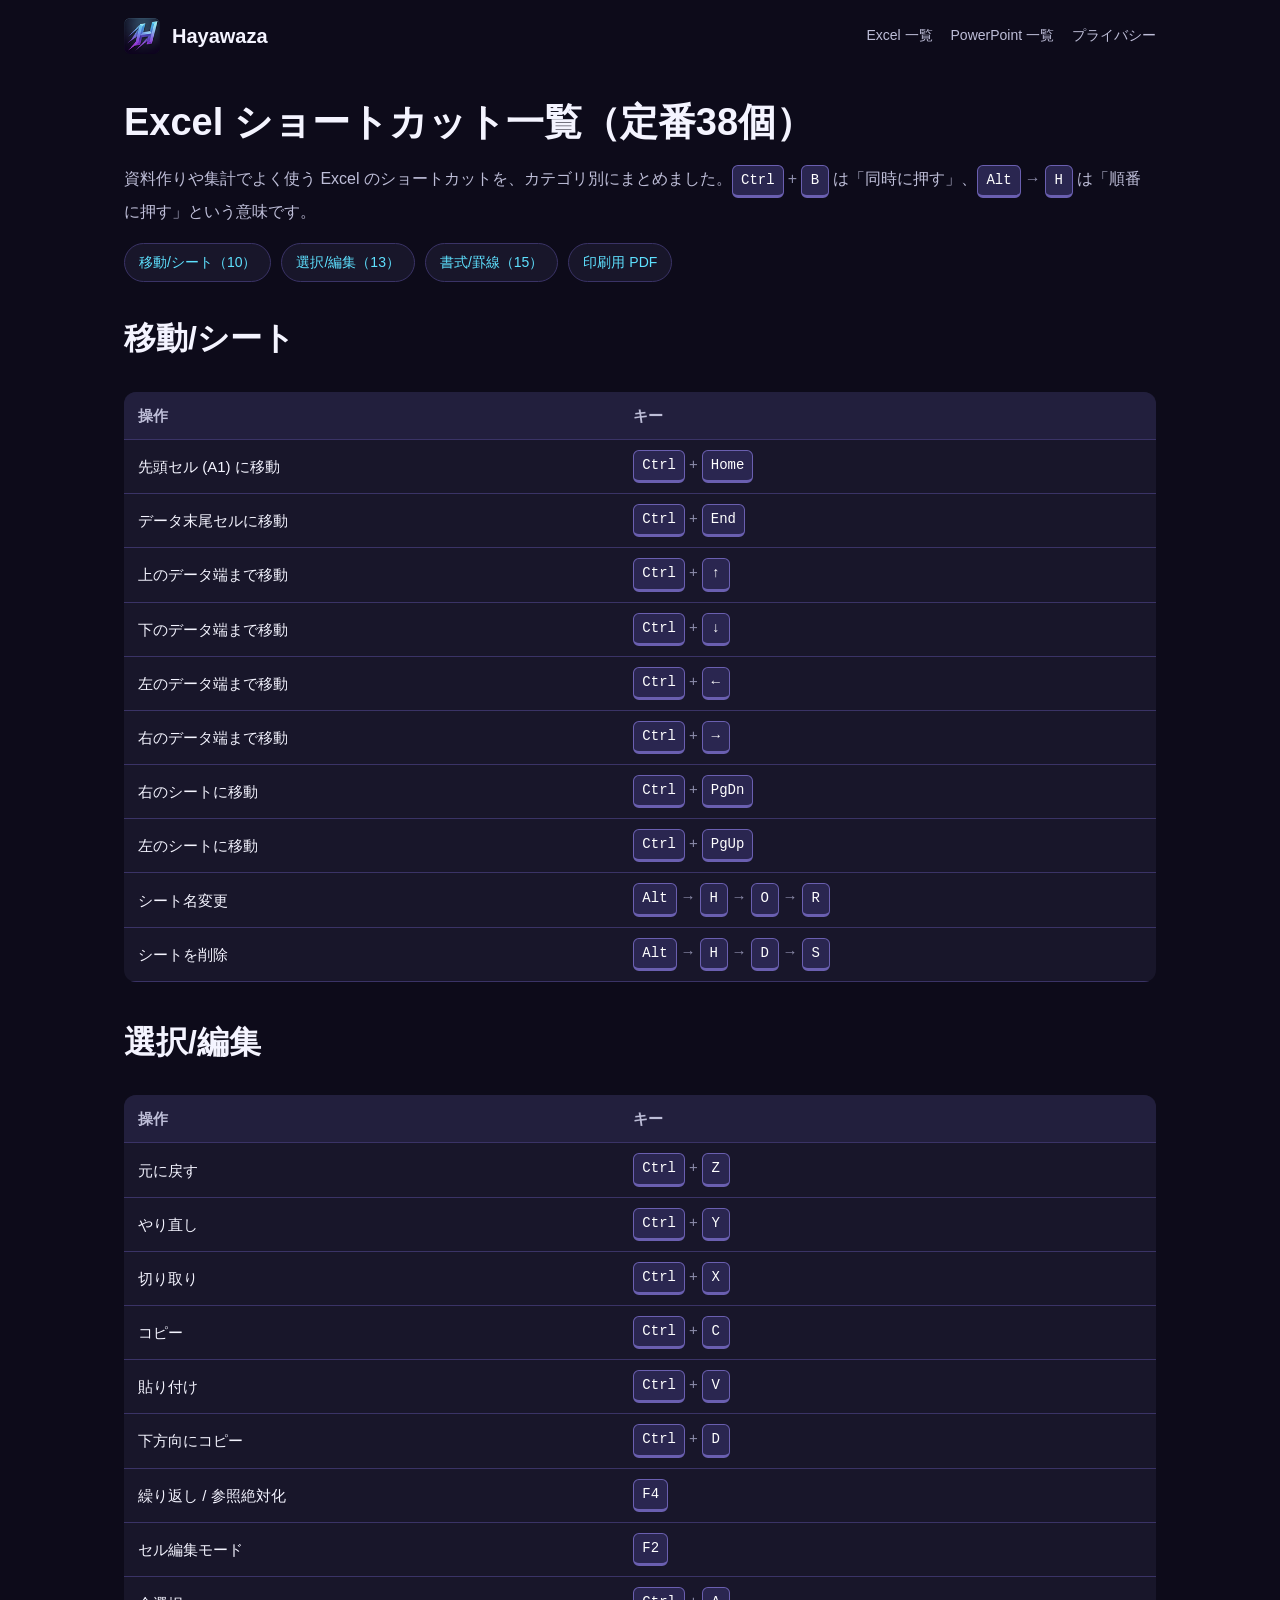
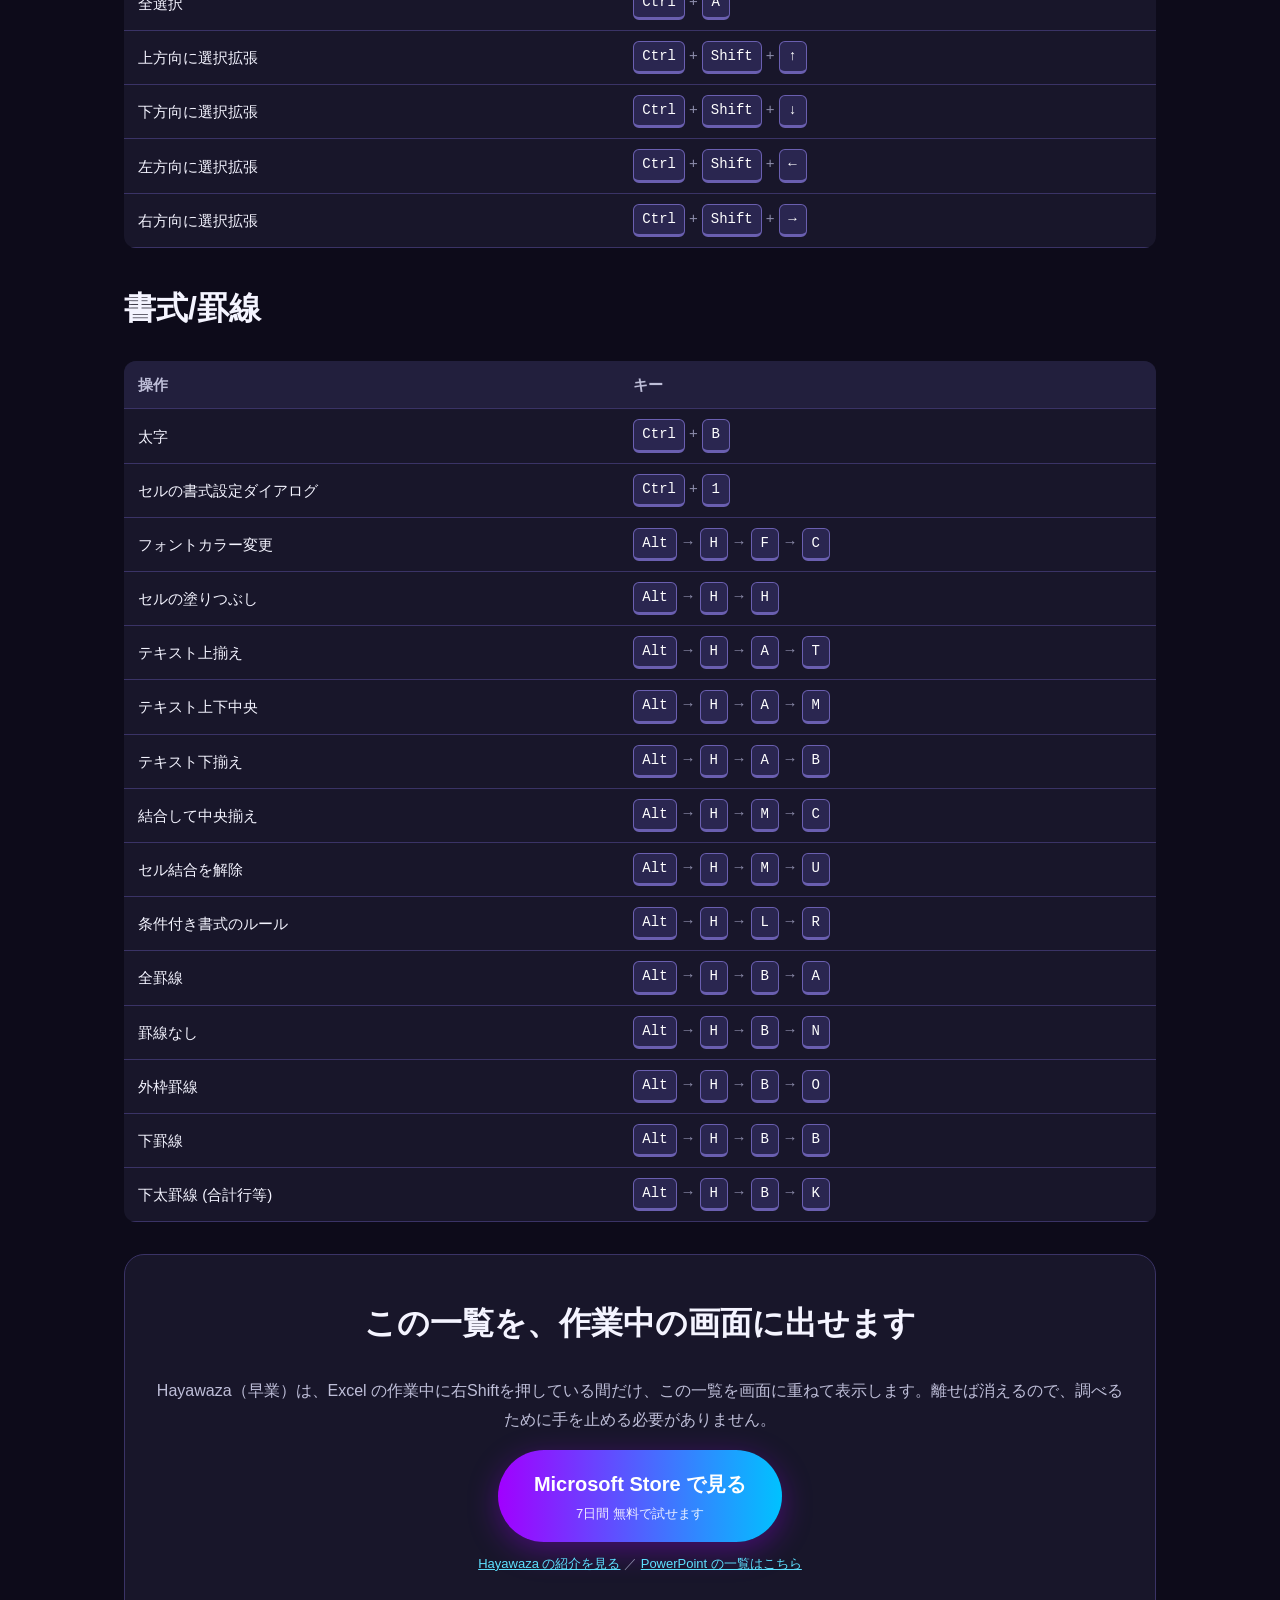
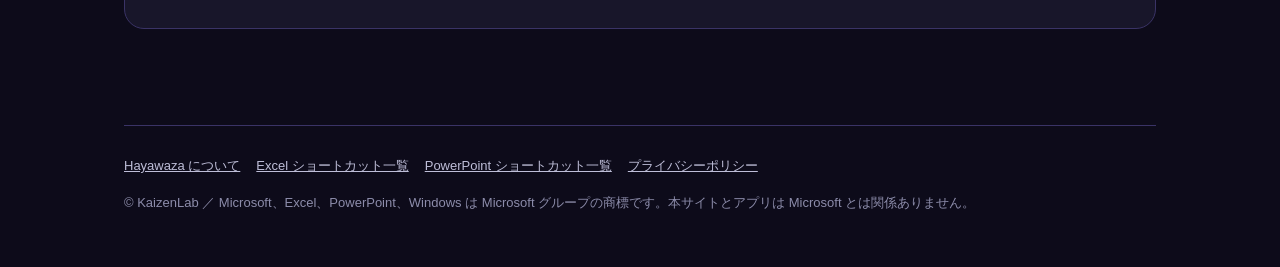
==== excel-shortcuts/index.html @ fee50566 "Update site" ====
<!DOCTYPE html>
<html lang="ja">
<head>
<meta charset="UTF-8">
<meta name="viewport" content="width=device-width, initial-scale=1.0">
<title>Excel ショートカット一覧（定番38個・カテゴリ別）｜印刷用PDFつき - Hayawaza</title>
<meta name="description" content="Excel でよく使うショートカット38個をカテゴリ別に一覧にしました。リボンの順押し（Alt→H→…）も掲載。印刷用の早見表PDFも無料で配布しています。">
<link rel="canonical" href="https://hayawaza.github.io/excel-shortcuts/">
<link rel="icon" type="image/png" href="/assets/icon-64.png">
<meta property="og:type" content="website">
<meta property="og:title" content="Excel ショートカット一覧（定番38個・カテゴリ別）｜印刷用PDFつき - Hayawaza">
<meta property="og:description" content="Excel でよく使うショートカット38個をカテゴリ別に一覧にしました。リボンの順押し（Alt→H→…）も掲載。印刷用の早見表PDFも無料で配布しています。">
<meta property="og:url" content="https://hayawaza.github.io/excel-shortcuts/">
<meta property="og:image" content="https://hayawaza.github.io/assets/og.png">
<meta name="twitter:card" content="summary_large_image">
<link rel="stylesheet" href="/assets/style.css">
</head>
<body>
<div class="wrap">
<header class="top">
  <img src="/assets/icon-64.png" alt="" width="36" height="36"><a class="brand" href="/">Hayawaza</a>
  <nav><a href="/excel-shortcuts/">Excel 一覧</a><a href="/powerpoint-shortcuts/">PowerPoint 一覧</a><a href="/privacy/">プライバシー</a></nav>
</header>

<section style="padding-top:24px">
  <h1 style="font-size:clamp(26px,4vw,38px);line-height:1.4;margin:0 0 12px">Excel ショートカット一覧（定番38個）</h1>
  <p style="color:var(--sub)">資料作りや集計でよく使う Excel のショートカットを、カテゴリ別にまとめました。<kbd>Ctrl</kbd><span class="sep">+</span><kbd>B</kbd> は「同時に押す」、<kbd>Alt</kbd><span class="sep">→</span><kbd>H</kbd> は「順番に押す」という意味です。</p>
  <div class="toc"><a href="#c1">移動/シート（10）</a><a href="#c2">選択/編集（13）</a><a href="#c3">書式/罫線（15）</a><a href="/assets/Hayawaza_shortcut_cheatsheet.pdf">印刷用 PDF</a></div>
  <h2 id="c1" style="text-align:left">移動/シート</h2>
<table class="sc"><thead><tr><th>操作</th><th>キー</th></tr></thead><tbody><tr><td>先頭セル (A1) に移動</td><td><kbd>Ctrl</kbd><span class="sep">+</span><kbd>Home</kbd></td></tr><tr><td>データ末尾セルに移動</td><td><kbd>Ctrl</kbd><span class="sep">+</span><kbd>End</kbd></td></tr><tr><td>上のデータ端まで移動</td><td><kbd>Ctrl</kbd><span class="sep">+</span><kbd>↑</kbd></td></tr><tr><td>下のデータ端まで移動</td><td><kbd>Ctrl</kbd><span class="sep">+</span><kbd>↓</kbd></td></tr><tr><td>左のデータ端まで移動</td><td><kbd>Ctrl</kbd><span class="sep">+</span><kbd>←</kbd></td></tr><tr><td>右のデータ端まで移動</td><td><kbd>Ctrl</kbd><span class="sep">+</span><kbd>→</kbd></td></tr><tr><td>右のシートに移動</td><td><kbd>Ctrl</kbd><span class="sep">+</span><kbd>PgDn</kbd></td></tr><tr><td>左のシートに移動</td><td><kbd>Ctrl</kbd><span class="sep">+</span><kbd>PgUp</kbd></td></tr><tr><td>シート名変更</td><td><kbd>Alt</kbd><span class="sep">→</span><kbd>H</kbd><span class="sep">→</span><kbd>O</kbd><span class="sep">→</span><kbd>R</kbd></td></tr><tr><td>シートを削除</td><td><kbd>Alt</kbd><span class="sep">→</span><kbd>H</kbd><span class="sep">→</span><kbd>D</kbd><span class="sep">→</span><kbd>S</kbd></td></tr></tbody></table>
<h2 id="c2" style="text-align:left">選択/編集</h2>
<table class="sc"><thead><tr><th>操作</th><th>キー</th></tr></thead><tbody><tr><td>元に戻す</td><td><kbd>Ctrl</kbd><span class="sep">+</span><kbd>Z</kbd></td></tr><tr><td>やり直し</td><td><kbd>Ctrl</kbd><span class="sep">+</span><kbd>Y</kbd></td></tr><tr><td>切り取り</td><td><kbd>Ctrl</kbd><span class="sep">+</span><kbd>X</kbd></td></tr><tr><td>コピー</td><td><kbd>Ctrl</kbd><span class="sep">+</span><kbd>C</kbd></td></tr><tr><td>貼り付け</td><td><kbd>Ctrl</kbd><span class="sep">+</span><kbd>V</kbd></td></tr><tr><td>下方向にコピー</td><td><kbd>Ctrl</kbd><span class="sep">+</span><kbd>D</kbd></td></tr><tr><td>繰り返し / 参照絶対化</td><td><kbd>F4</kbd></td></tr><tr><td>セル編集モード</td><td><kbd>F2</kbd></td></tr><tr><td>全選択</td><td><kbd>Ctrl</kbd><span class="sep">+</span><kbd>A</kbd></td></tr><tr><td>上方向に選択拡張</td><td><kbd>Ctrl</kbd><span class="sep">+</span><kbd>Shift</kbd><span class="sep">+</span><kbd>↑</kbd></td></tr><tr><td>下方向に選択拡張</td><td><kbd>Ctrl</kbd><span class="sep">+</span><kbd>Shift</kbd><span class="sep">+</span><kbd>↓</kbd></td></tr><tr><td>左方向に選択拡張</td><td><kbd>Ctrl</kbd><span class="sep">+</span><kbd>Shift</kbd><span class="sep">+</span><kbd>←</kbd></td></tr><tr><td>右方向に選択拡張</td><td><kbd>Ctrl</kbd><span class="sep">+</span><kbd>Shift</kbd><span class="sep">+</span><kbd>→</kbd></td></tr></tbody></table>
<h2 id="c3" style="text-align:left">書式/罫線</h2>
<table class="sc"><thead><tr><th>操作</th><th>キー</th></tr></thead><tbody><tr><td>太字</td><td><kbd>Ctrl</kbd><span class="sep">+</span><kbd>B</kbd></td></tr><tr><td>セルの書式設定ダイアログ</td><td><kbd>Ctrl</kbd><span class="sep">+</span><kbd>1</kbd></td></tr><tr><td>フォントカラー変更</td><td><kbd>Alt</kbd><span class="sep">→</span><kbd>H</kbd><span class="sep">→</span><kbd>F</kbd><span class="sep">→</span><kbd>C</kbd></td></tr><tr><td>セルの塗りつぶし</td><td><kbd>Alt</kbd><span class="sep">→</span><kbd>H</kbd><span class="sep">→</span><kbd>H</kbd></td></tr><tr><td>テキスト上揃え</td><td><kbd>Alt</kbd><span class="sep">→</span><kbd>H</kbd><span class="sep">→</span><kbd>A</kbd><span class="sep">→</span><kbd>T</kbd></td></tr><tr><td>テキスト上下中央</td><td><kbd>Alt</kbd><span class="sep">→</span><kbd>H</kbd><span class="sep">→</span><kbd>A</kbd><span class="sep">→</span><kbd>M</kbd></td></tr><tr><td>テキスト下揃え</td><td><kbd>Alt</kbd><span class="sep">→</span><kbd>H</kbd><span class="sep">→</span><kbd>A</kbd><span class="sep">→</span><kbd>B</kbd></td></tr><tr><td>結合して中央揃え</td><td><kbd>Alt</kbd><span class="sep">→</span><kbd>H</kbd><span class="sep">→</span><kbd>M</kbd><span class="sep">→</span><kbd>C</kbd></td></tr><tr><td>セル結合を解除</td><td><kbd>Alt</kbd><span class="sep">→</span><kbd>H</kbd><span class="sep">→</span><kbd>M</kbd><span class="sep">→</span><kbd>U</kbd></td></tr><tr><td>条件付き書式のルール</td><td><kbd>Alt</kbd><span class="sep">→</span><kbd>H</kbd><span class="sep">→</span><kbd>L</kbd><span class="sep">→</span><kbd>R</kbd></td></tr><tr><td>全罫線</td><td><kbd>Alt</kbd><span class="sep">→</span><kbd>H</kbd><span class="sep">→</span><kbd>B</kbd><span class="sep">→</span><kbd>A</kbd></td></tr><tr><td>罫線なし</td><td><kbd>Alt</kbd><span class="sep">→</span><kbd>H</kbd><span class="sep">→</span><kbd>B</kbd><span class="sep">→</span><kbd>N</kbd></td></tr><tr><td>外枠罫線</td><td><kbd>Alt</kbd><span class="sep">→</span><kbd>H</kbd><span class="sep">→</span><kbd>B</kbd><span class="sep">→</span><kbd>O</kbd></td></tr><tr><td>下罫線</td><td><kbd>Alt</kbd><span class="sep">→</span><kbd>H</kbd><span class="sep">→</span><kbd>B</kbd><span class="sep">→</span><kbd>B</kbd></td></tr><tr><td>下太罫線 (合計行等)</td><td><kbd>Alt</kbd><span class="sep">→</span><kbd>H</kbd><span class="sep">→</span><kbd>B</kbd><span class="sep">→</span><kbd>K</kbd></td></tr></tbody></table>

  <div class="cta">
    <h2>この一覧を、作業中の画面に出せます</h2>
    <p style="color:var(--sub)">Hayawaza（早業）は、Excel の作業中に右Shiftを押している間だけ、この一覧を画面に重ねて表示します。離せば消えるので、調べるために手を止める必要がありません。</p>
    <a class="btn" href="https://apps.microsoft.com/detail/9NKMT934RF71?cid=list_excel">Microsoft Store で見る<small>7日間 無料で試せます</small></a>
    <p class="note"><a href="/">Hayawaza の紹介を見る</a> ／ <a href="/powerpoint-shortcuts/">PowerPoint の一覧はこちら</a></p>
  </div>
</section>

<footer>
  <a href="/">Hayawaza について</a><a href="/excel-shortcuts/">Excel ショートカット一覧</a><a href="/powerpoint-shortcuts/">PowerPoint ショートカット一覧</a><a href="/privacy/">プライバシーポリシー</a>
  <p>© KaizenLab ／ Microsoft、Excel、PowerPoint、Windows は Microsoft グループの商標です。本サイトとアプリは Microsoft とは関係ありません。</p>
</footer>
</div>
</body>
</html>
---- assets/style.css ----
:root{--bg:#0d0b1a;--card:#18162a;--line:#3a3366;--txt:#f4f4ff;--sub:#bebed8;--mute:#8c8caa;--pu:#a100ff;--cy:#00c2ff;--gr:#30d158}
*{box-sizing:border-box}html{scroll-behavior:smooth}
body{margin:0;background:var(--bg);color:var(--txt);font-family:"Yu Gothic UI","Meiryo UI","Hiragino Sans",sans-serif;line-height:1.8}
a{color:#5ee1ff}img{max-width:100%;height:auto;display:block}
.wrap{max-width:1080px;margin:0 auto;padding:0 24px}
header.top{display:flex;align-items:center;gap:12px;padding:18px 0}
header.top img{width:36px;height:36px}header.top a.brand{color:var(--txt);text-decoration:none;font-weight:700;font-size:20px}
header.top nav{margin-left:auto;display:flex;gap:18px;font-size:14px}header.top nav a{color:var(--sub);text-decoration:none}
.hero{text-align:center;padding:40px 0 24px}
.hero h1{font-size:clamp(28px,5vw,48px);line-height:1.35;margin:0 0 12px}
.hero p.lead{color:var(--sub);font-size:clamp(16px,2.2vw,20px);margin:0 auto 28px;max-width:760px}
.btn{display:inline-block;padding:16px 36px;border-radius:999px;background:linear-gradient(90deg,var(--pu),var(--cy));color:#fff;
  font-weight:700;font-size:20px;text-decoration:none;box-shadow:0 8px 30px rgba(161,0,255,.35)}
.btn small{display:block;font-weight:400;font-size:13px;opacity:.9}
.note{color:var(--mute);font-size:13px;margin-top:10px}
.demo{margin:36px auto 0;border-radius:16px;overflow:hidden;border:1px solid var(--line);box-shadow:0 20px 60px rgba(0,0,0,.5)}
section{padding:56px 0}section h2{font-size:clamp(22px,3.4vw,32px);margin:0 0 24px;text-align:center}
.grid3{display:grid;grid-template-columns:repeat(auto-fit,minmax(260px,1fr));gap:20px}
.card{background:var(--card);border:1px solid var(--line);border-radius:16px;padding:24px}
.card h3{margin:0 0 8px;font-size:20px}.card p{margin:0;color:var(--sub);font-size:15px}
.num{display:inline-block;width:34px;height:34px;border-radius:50%;background:linear-gradient(135deg,var(--pu),var(--cy));
  text-align:center;line-height:34px;font-weight:700;margin-right:8px}
.shot{border-radius:14px;overflow:hidden;border:1px solid var(--line);margin:0 0 28px}
.shot figcaption{padding:10px 16px;color:var(--sub);font-size:14px;background:var(--card)}
ul.check{list-style:none;padding:0;margin:0}ul.check li{padding:6px 0 6px 30px;position:relative;color:var(--sub)}
ul.check li:before{content:"✓";position:absolute;left:4px;color:var(--gr);font-weight:700}
.cta{text-align:center;background:var(--card);border:1px solid var(--line);border-radius:20px;padding:40px 24px}
table.sc{width:100%;table-layout:fixed;border-collapse:collapse;margin:0 0 32px;background:var(--card);border-radius:12px;overflow:hidden}
table.sc th,table.sc td{padding:10px 14px;border-bottom:1px solid var(--line);text-align:left;font-size:15px}
table.sc th{background:#221f3d;color:var(--sub);font-weight:600}
table.sc th:first-child{width:48%}
kbd{display:inline-block;min-width:28px;padding:2px 8px;border:1px solid #6a5fb0;border-bottom-width:3px;border-radius:6px;
  background:#2a2650;font-family:Consolas,monospace;font-size:14px;text-align:center;color:#fff}
.sep{color:var(--mute);margin:0 4px}
.toc{display:flex;flex-wrap:wrap;gap:10px;margin:0 0 28px}.toc a{background:var(--card);border:1px solid var(--line);padding:6px 14px;border-radius:999px;text-decoration:none;font-size:14px}
article.doc{max-width:800px}article.doc h2{text-align:left;font-size:20px;margin:32px 0 8px}article.doc p,article.doc li{color:var(--sub)}
footer{border-top:1px solid var(--line);margin-top:40px;padding:28px 0 40px;color:var(--mute);font-size:13px}
footer a{color:var(--sub);margin-right:16px}
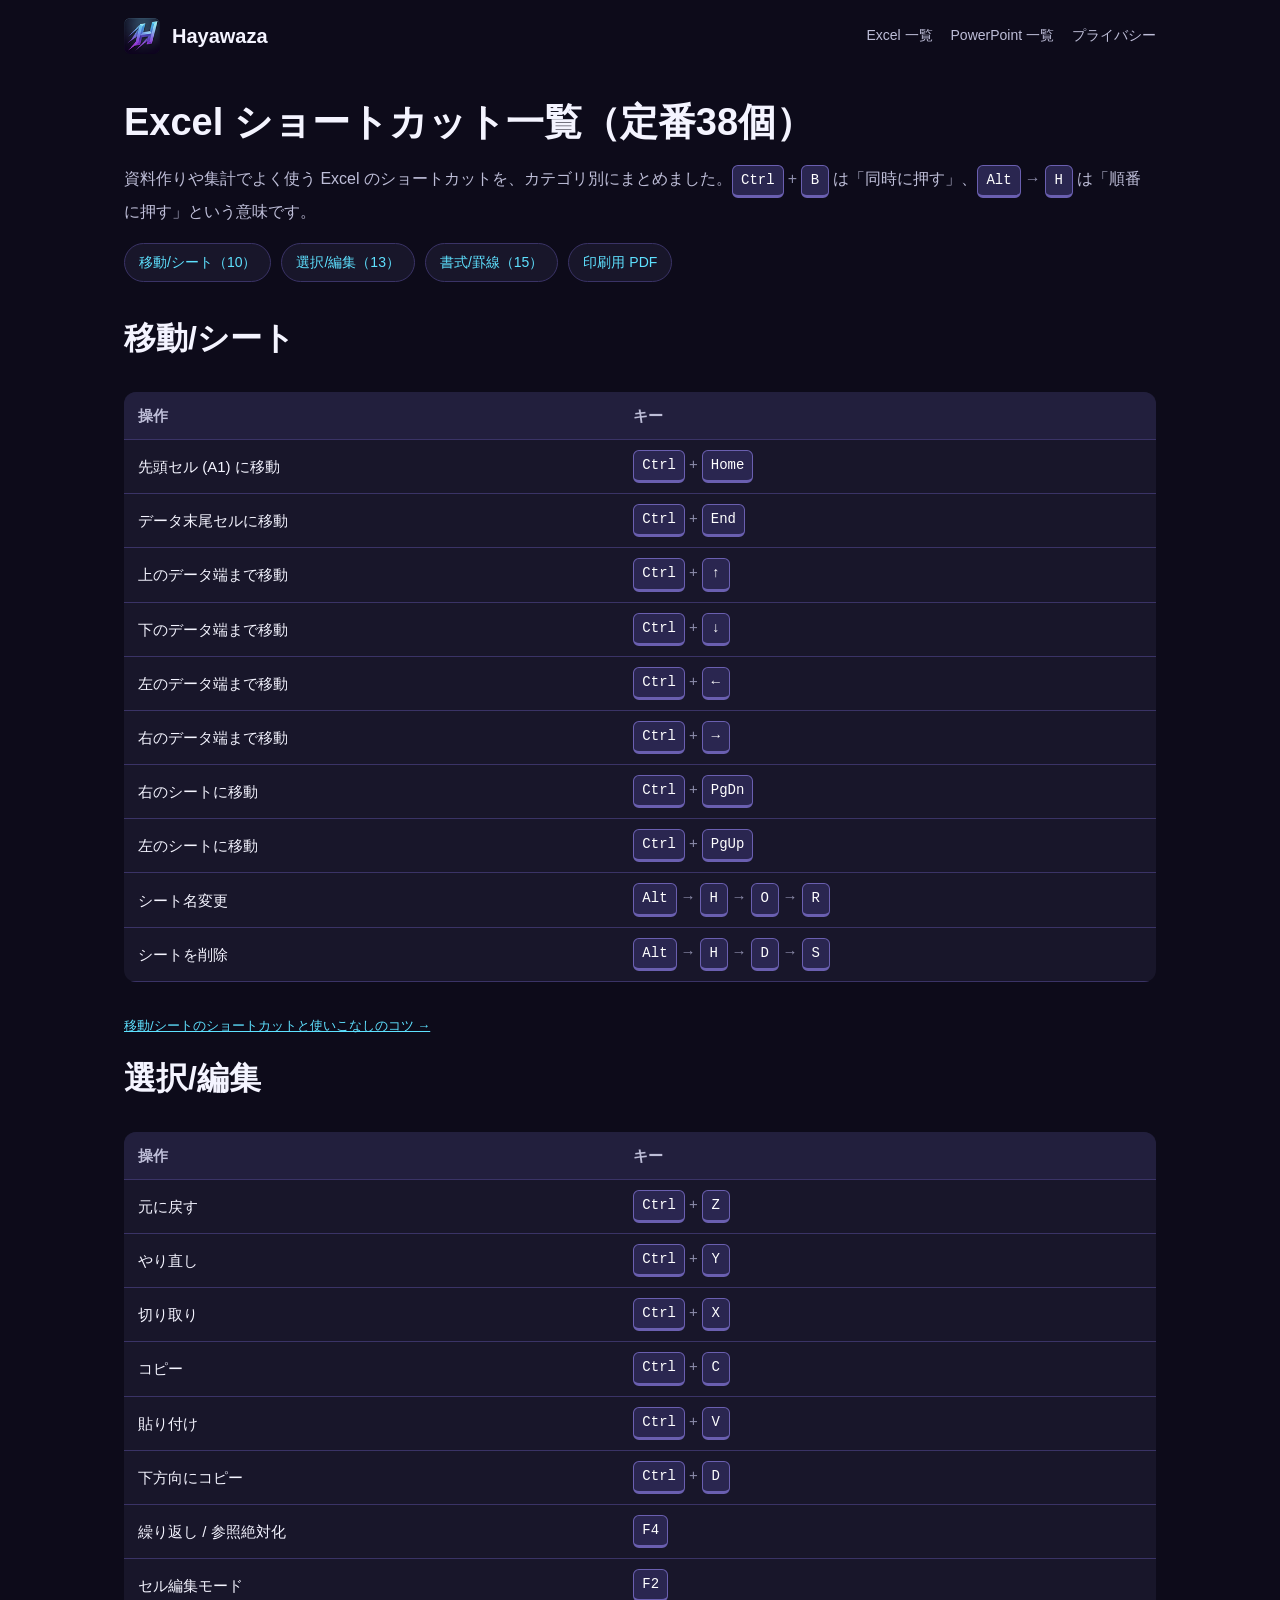
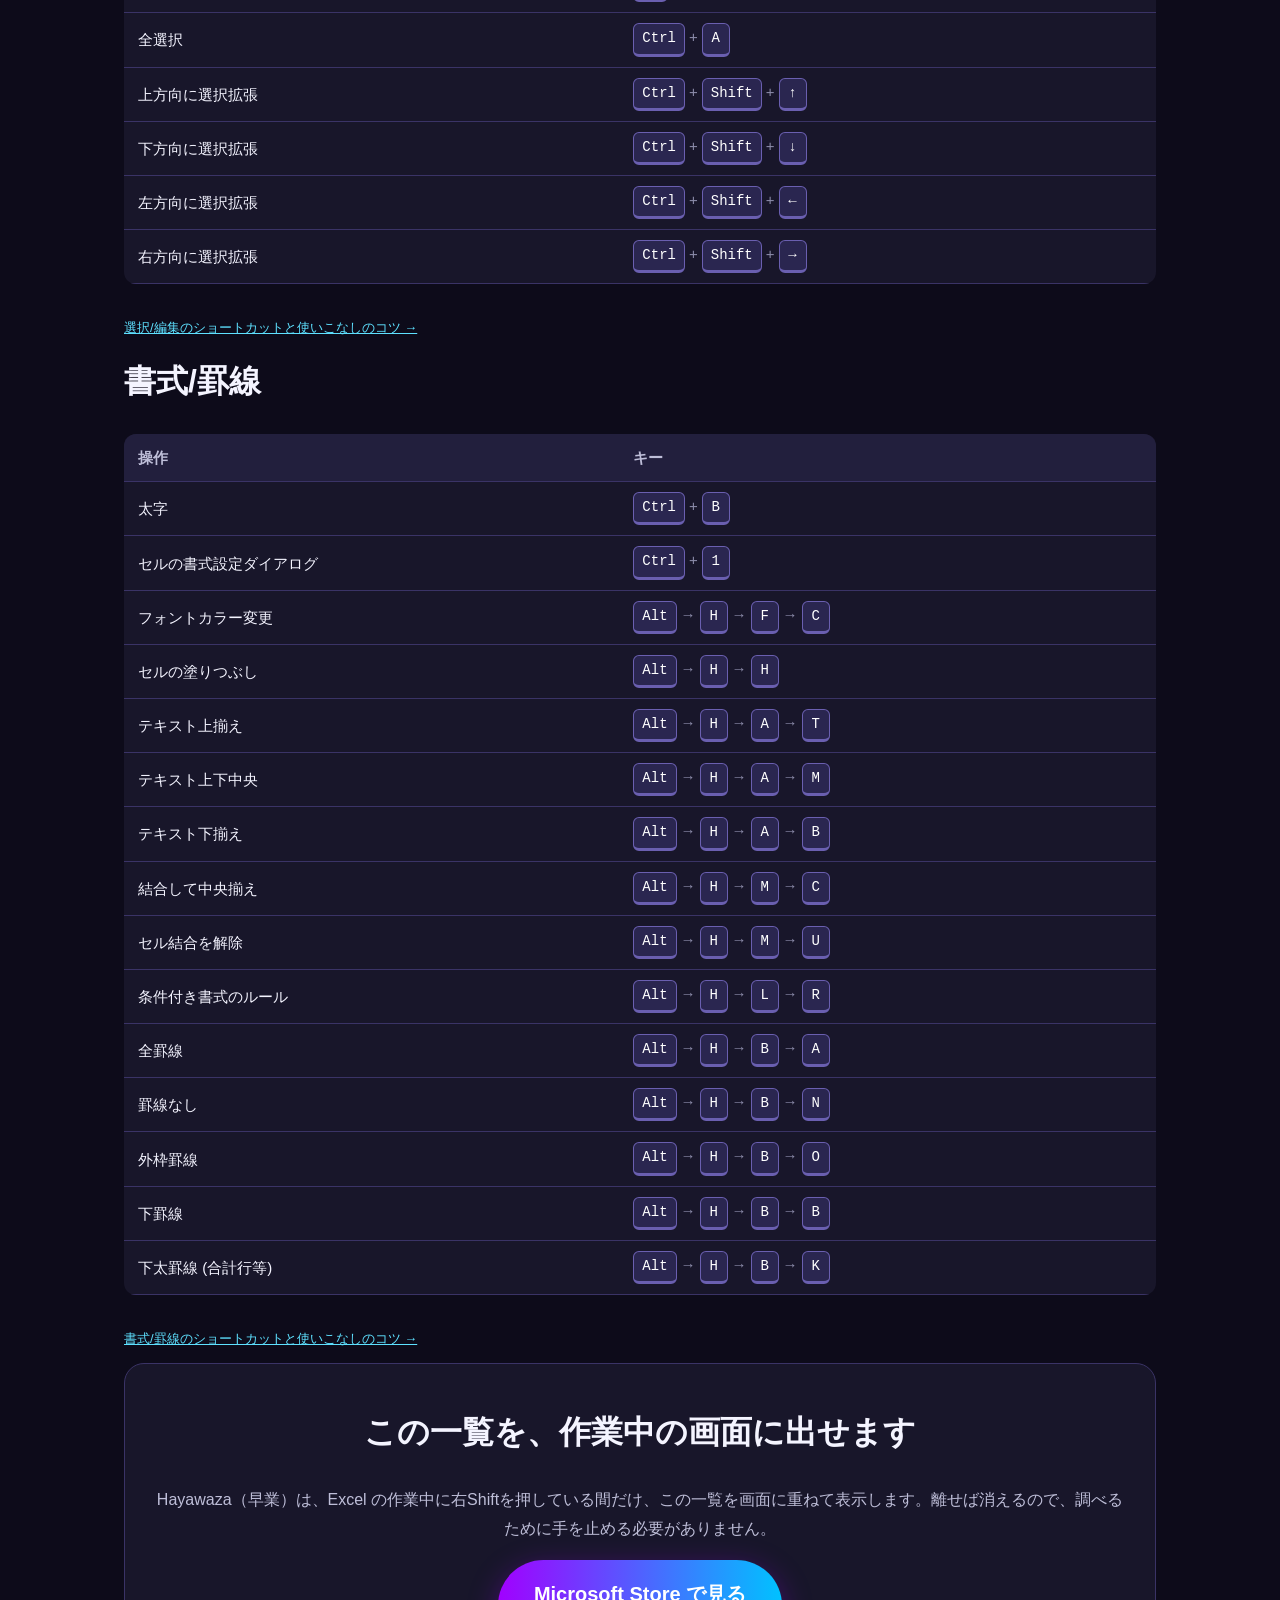
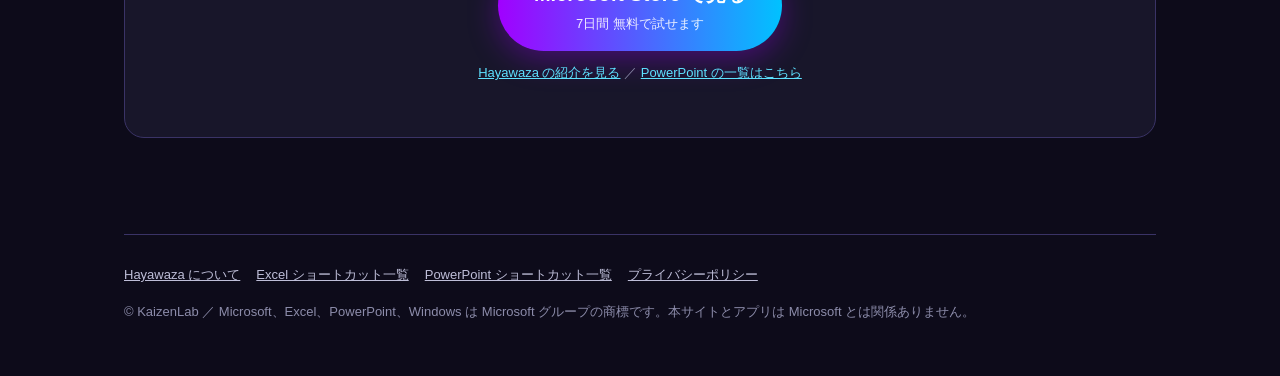
==== commit 75faf498: "Update site" ====
--- a/excel-shortcuts/index.html
+++ b/excel-shortcuts/index.html
@@ -28,10 +28,13 @@
   <div class="toc"><a href="#c1">移動/シート（10）</a><a href="#c2">選択/編集（13）</a><a href="#c3">書式/罫線（15）</a><a href="/assets/Hayawaza_shortcut_cheatsheet.pdf">印刷用 PDF</a></div>
   <h2 id="c1" style="text-align:left">移動/シート</h2>
 <table class="sc"><thead><tr><th>操作</th><th>キー</th></tr></thead><tbody><tr><td>先頭セル (A1) に移動</td><td><kbd>Ctrl</kbd><span class="sep">+</span><kbd>Home</kbd></td></tr><tr><td>データ末尾セルに移動</td><td><kbd>Ctrl</kbd><span class="sep">+</span><kbd>End</kbd></td></tr><tr><td>上のデータ端まで移動</td><td><kbd>Ctrl</kbd><span class="sep">+</span><kbd>↑</kbd></td></tr><tr><td>下のデータ端まで移動</td><td><kbd>Ctrl</kbd><span class="sep">+</span><kbd>↓</kbd></td></tr><tr><td>左のデータ端まで移動</td><td><kbd>Ctrl</kbd><span class="sep">+</span><kbd>←</kbd></td></tr><tr><td>右のデータ端まで移動</td><td><kbd>Ctrl</kbd><span class="sep">+</span><kbd>→</kbd></td></tr><tr><td>右のシートに移動</td><td><kbd>Ctrl</kbd><span class="sep">+</span><kbd>PgDn</kbd></td></tr><tr><td>左のシートに移動</td><td><kbd>Ctrl</kbd><span class="sep">+</span><kbd>PgUp</kbd></td></tr><tr><td>シート名変更</td><td><kbd>Alt</kbd><span class="sep">→</span><kbd>H</kbd><span class="sep">→</span><kbd>O</kbd><span class="sep">→</span><kbd>R</kbd></td></tr><tr><td>シートを削除</td><td><kbd>Alt</kbd><span class="sep">→</span><kbd>H</kbd><span class="sep">→</span><kbd>D</kbd><span class="sep">→</span><kbd>S</kbd></td></tr></tbody></table>
+<p class="note"><a href="/excel-shortcuts/navigation/">移動/シートのショートカットと使いこなしのコツ →</a></p>
 <h2 id="c2" style="text-align:left">選択/編集</h2>
 <table class="sc"><thead><tr><th>操作</th><th>キー</th></tr></thead><tbody><tr><td>元に戻す</td><td><kbd>Ctrl</kbd><span class="sep">+</span><kbd>Z</kbd></td></tr><tr><td>やり直し</td><td><kbd>Ctrl</kbd><span class="sep">+</span><kbd>Y</kbd></td></tr><tr><td>切り取り</td><td><kbd>Ctrl</kbd><span class="sep">+</span><kbd>X</kbd></td></tr><tr><td>コピー</td><td><kbd>Ctrl</kbd><span class="sep">+</span><kbd>C</kbd></td></tr><tr><td>貼り付け</td><td><kbd>Ctrl</kbd><span class="sep">+</span><kbd>V</kbd></td></tr><tr><td>下方向にコピー</td><td><kbd>Ctrl</kbd><span class="sep">+</span><kbd>D</kbd></td></tr><tr><td>繰り返し / 参照絶対化</td><td><kbd>F4</kbd></td></tr><tr><td>セル編集モード</td><td><kbd>F2</kbd></td></tr><tr><td>全選択</td><td><kbd>Ctrl</kbd><span class="sep">+</span><kbd>A</kbd></td></tr><tr><td>上方向に選択拡張</td><td><kbd>Ctrl</kbd><span class="sep">+</span><kbd>Shift</kbd><span class="sep">+</span><kbd>↑</kbd></td></tr><tr><td>下方向に選択拡張</td><td><kbd>Ctrl</kbd><span class="sep">+</span><kbd>Shift</kbd><span class="sep">+</span><kbd>↓</kbd></td></tr><tr><td>左方向に選択拡張</td><td><kbd>Ctrl</kbd><span class="sep">+</span><kbd>Shift</kbd><span class="sep">+</span><kbd>←</kbd></td></tr><tr><td>右方向に選択拡張</td><td><kbd>Ctrl</kbd><span class="sep">+</span><kbd>Shift</kbd><span class="sep">+</span><kbd>→</kbd></td></tr></tbody></table>
+<p class="note"><a href="/excel-shortcuts/select-edit/">選択/編集のショートカットと使いこなしのコツ →</a></p>
 <h2 id="c3" style="text-align:left">書式/罫線</h2>
 <table class="sc"><thead><tr><th>操作</th><th>キー</th></tr></thead><tbody><tr><td>太字</td><td><kbd>Ctrl</kbd><span class="sep">+</span><kbd>B</kbd></td></tr><tr><td>セルの書式設定ダイアログ</td><td><kbd>Ctrl</kbd><span class="sep">+</span><kbd>1</kbd></td></tr><tr><td>フォントカラー変更</td><td><kbd>Alt</kbd><span class="sep">→</span><kbd>H</kbd><span class="sep">→</span><kbd>F</kbd><span class="sep">→</span><kbd>C</kbd></td></tr><tr><td>セルの塗りつぶし</td><td><kbd>Alt</kbd><span class="sep">→</span><kbd>H</kbd><span class="sep">→</span><kbd>H</kbd></td></tr><tr><td>テキスト上揃え</td><td><kbd>Alt</kbd><span class="sep">→</span><kbd>H</kbd><span class="sep">→</span><kbd>A</kbd><span class="sep">→</span><kbd>T</kbd></td></tr><tr><td>テキスト上下中央</td><td><kbd>Alt</kbd><span class="sep">→</span><kbd>H</kbd><span class="sep">→</span><kbd>A</kbd><span class="sep">→</span><kbd>M</kbd></td></tr><tr><td>テキスト下揃え</td><td><kbd>Alt</kbd><span class="sep">→</span><kbd>H</kbd><span class="sep">→</span><kbd>A</kbd><span class="sep">→</span><kbd>B</kbd></td></tr><tr><td>結合して中央揃え</td><td><kbd>Alt</kbd><span class="sep">→</span><kbd>H</kbd><span class="sep">→</span><kbd>M</kbd><span class="sep">→</span><kbd>C</kbd></td></tr><tr><td>セル結合を解除</td><td><kbd>Alt</kbd><span class="sep">→</span><kbd>H</kbd><span class="sep">→</span><kbd>M</kbd><span class="sep">→</span><kbd>U</kbd></td></tr><tr><td>条件付き書式のルール</td><td><kbd>Alt</kbd><span class="sep">→</span><kbd>H</kbd><span class="sep">→</span><kbd>L</kbd><span class="sep">→</span><kbd>R</kbd></td></tr><tr><td>全罫線</td><td><kbd>Alt</kbd><span class="sep">→</span><kbd>H</kbd><span class="sep">→</span><kbd>B</kbd><span class="sep">→</span><kbd>A</kbd></td></tr><tr><td>罫線なし</td><td><kbd>Alt</kbd><span class="sep">→</span><kbd>H</kbd><span class="sep">→</span><kbd>B</kbd><span class="sep">→</span><kbd>N</kbd></td></tr><tr><td>外枠罫線</td><td><kbd>Alt</kbd><span class="sep">→</span><kbd>H</kbd><span class="sep">→</span><kbd>B</kbd><span class="sep">→</span><kbd>O</kbd></td></tr><tr><td>下罫線</td><td><kbd>Alt</kbd><span class="sep">→</span><kbd>H</kbd><span class="sep">→</span><kbd>B</kbd><span class="sep">→</span><kbd>B</kbd></td></tr><tr><td>下太罫線 (合計行等)</td><td><kbd>Alt</kbd><span class="sep">→</span><kbd>H</kbd><span class="sep">→</span><kbd>B</kbd><span class="sep">→</span><kbd>K</kbd></td></tr></tbody></table>
+<p class="note"><a href="/excel-shortcuts/format-borders/">書式/罫線のショートカットと使いこなしのコツ →</a></p>
 
   <div class="cta">
     <h2>この一覧を、作業中の画面に出せます</h2>
